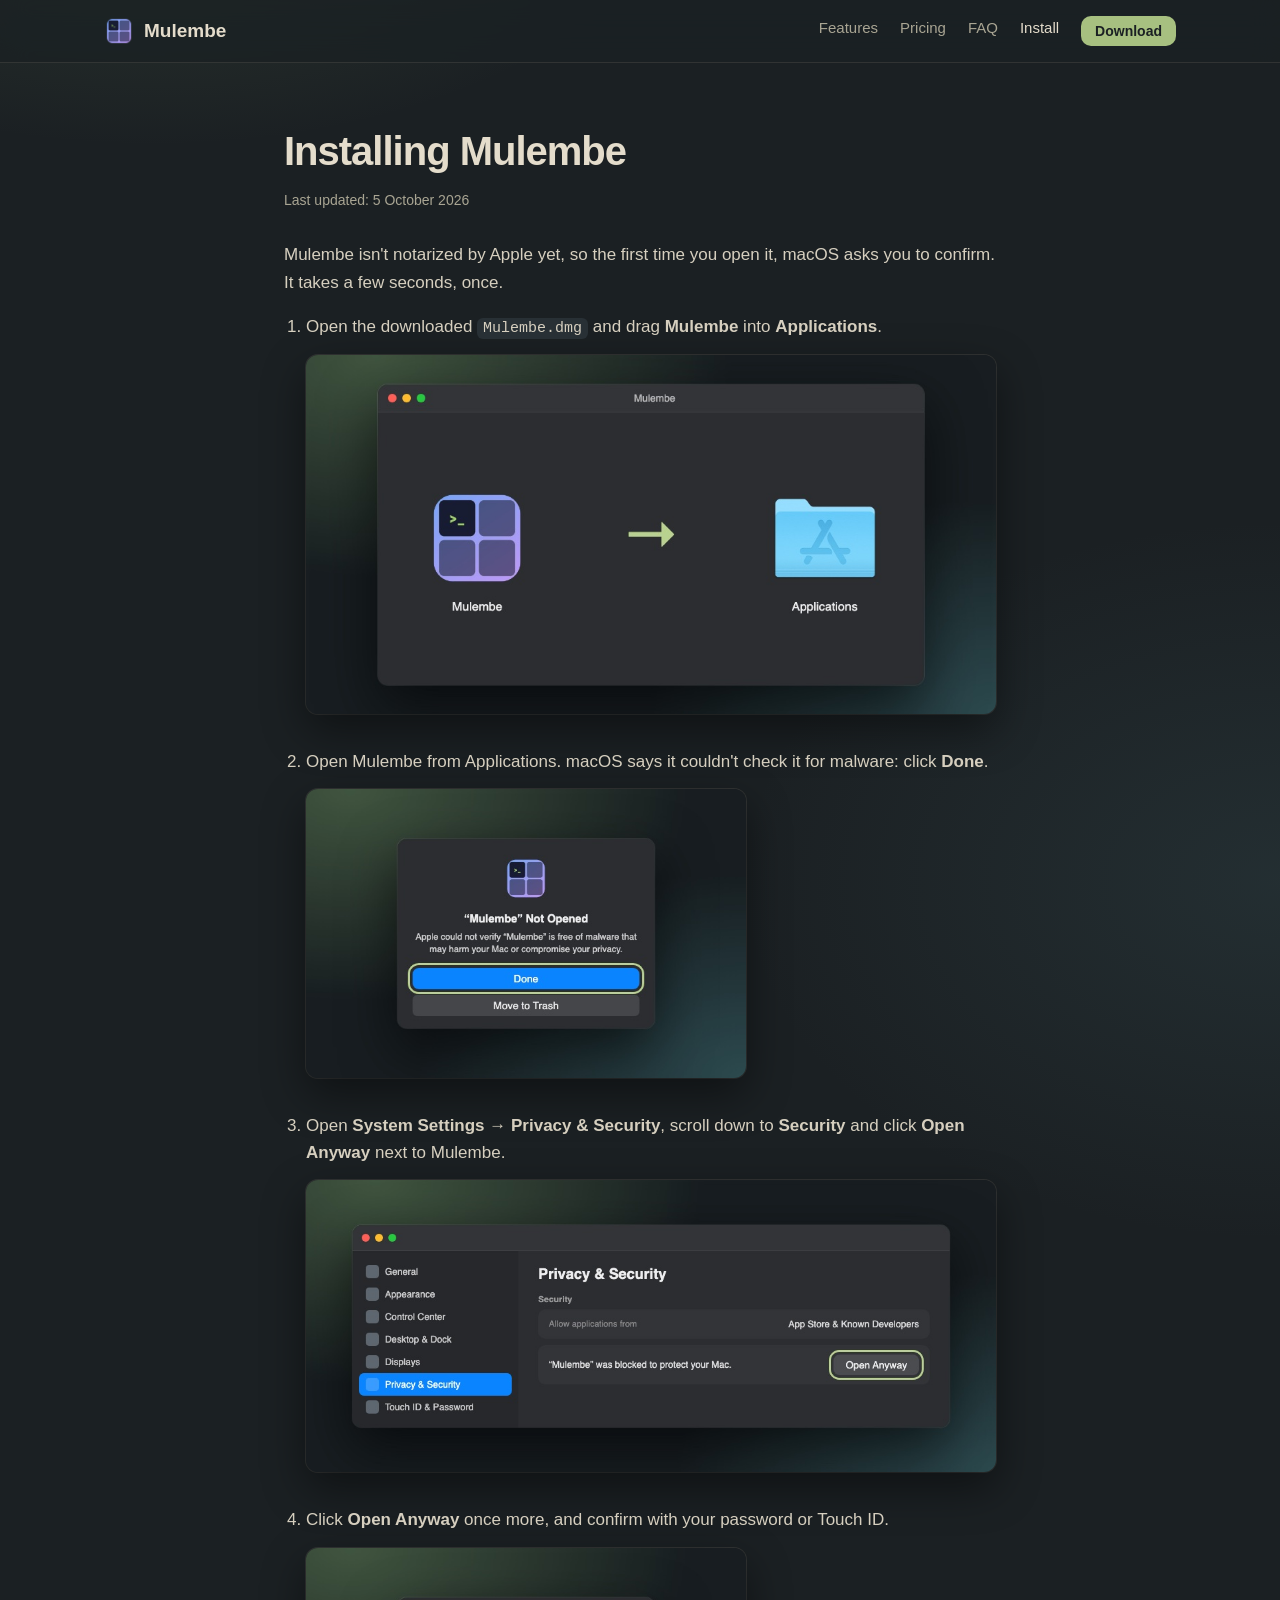
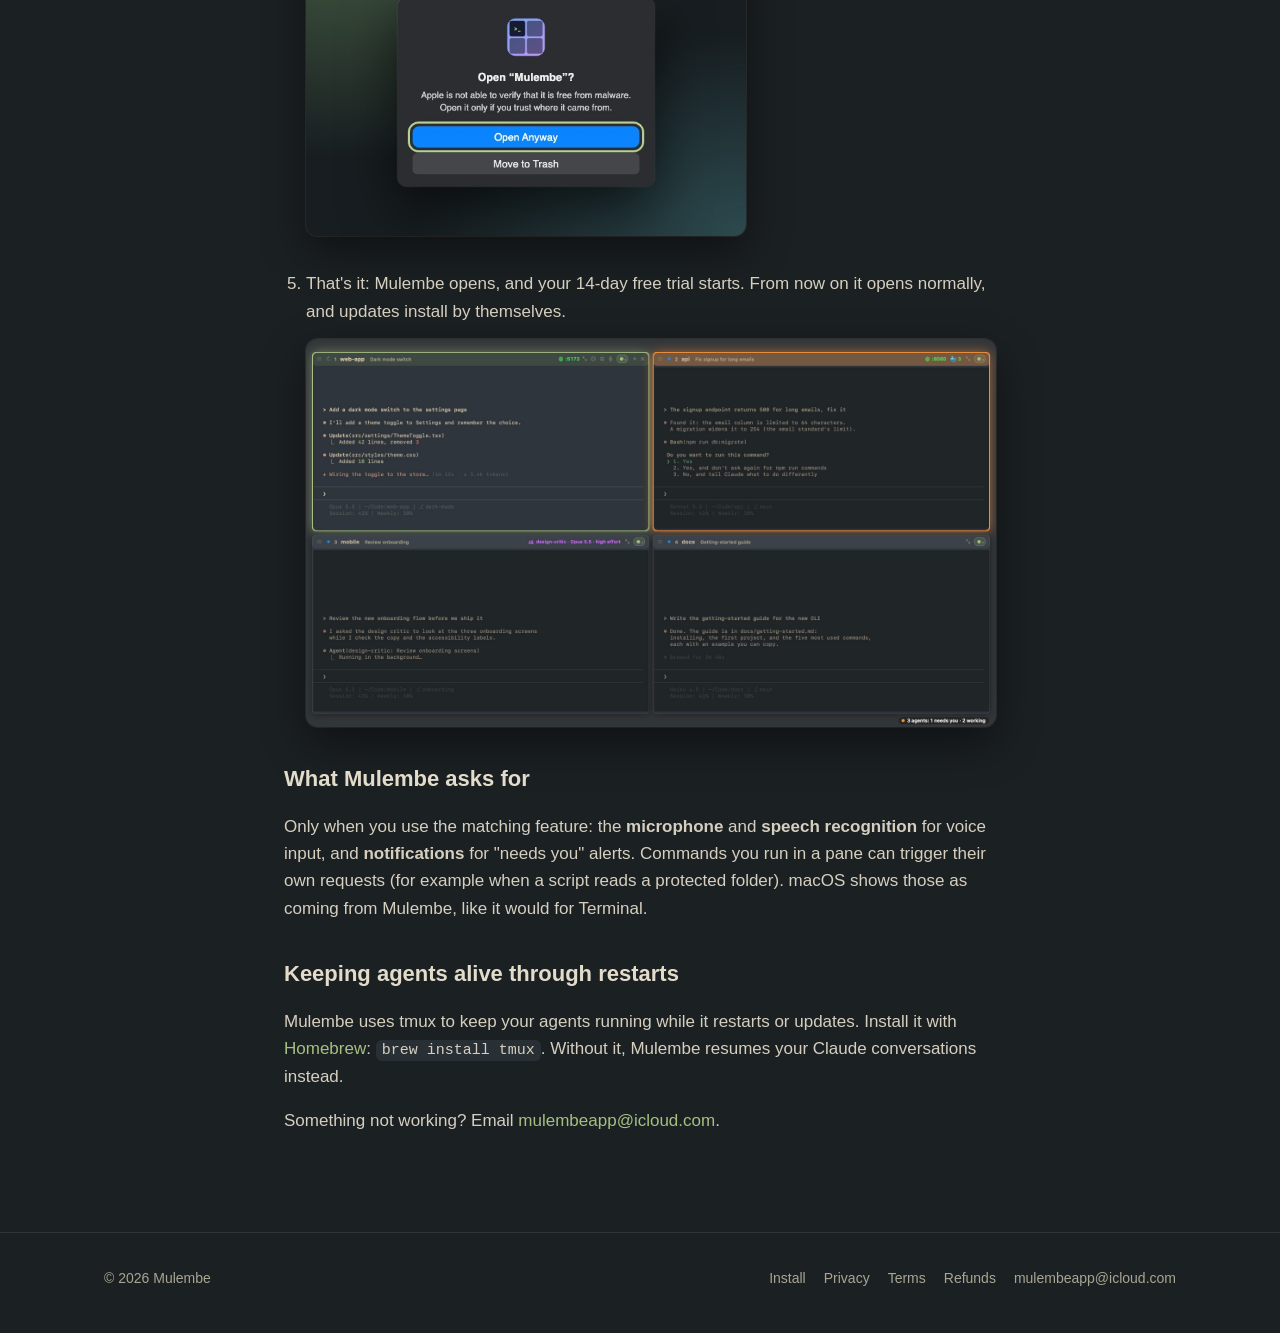
==== install.html @ fd9c316d "Search: canonical links, structured data, sitemap dates" ====
<!doctype html>
<html lang="en">
<head>
  <meta charset="utf-8">
  <meta name="viewport" content="width=device-width, initial-scale=1">
  <title>Installing Mulembe · Mulembe</title>
  <link rel="canonical" href="https://mulembe-app.github.io/install.html">
  <link rel="icon" href="assets/favicon.png">
  <meta property="og:type" content="website">
  <meta property="og:site_name" content="Mulembe">
  <meta property="og:title" content="Installing Mulembe">
  <meta property="og:description" content="A calm, native Mac terminal for Claude Code and Codex. 14 days free, then $19 once.">
  <meta property="og:url" content="https://mulembe-app.github.io/install.html">
  <meta property="og:image" content="https://mulembe-app.github.io/assets/og-preview.jpg">
  <meta property="og:image:secure_url" content="https://mulembe-app.github.io/assets/og-preview.jpg">
  <meta property="og:image:type" content="image/jpeg">
  <meta property="og:image:width" content="1200">
  <meta property="og:image:height" content="630">
  <meta property="og:image:alt" content="Mulembe: all your AI agents, side by side. A calm, native Mac terminal for Claude Code and Codex.">
  <meta name="twitter:card" content="summary_large_image">
  <meta name="twitter:title" content="Installing Mulembe">
  <meta name="twitter:description" content="A calm, native Mac terminal for Claude Code and Codex. 14 days free, then $19 once.">
  <meta name="twitter:image" content="https://mulembe-app.github.io/assets/og-preview.jpg">
  <link rel="stylesheet" href="style.css">
</head>
<body>
<header class="top">
  <div class="wrap">
    <a class="brand" href="./"><img src="assets/icon.png" alt="">Mulembe</a>
    <nav class="links">
      <a href="./#features">Features</a>
      <a href="./#pricing">Pricing</a>
      <a href="./#faq">FAQ</a>
      <a href="install.html" aria-current="page">Install</a>
      <a class="button small" href="download/Mulembe.dmg">Download</a>
    </nav>
  </div>
</header>
<main class="page">
<h1>Installing Mulembe</h1>
<div class="updated">Last updated: 5 October 2026</div>

<p>Mulembe isn't notarized by Apple yet, so the first time you open it, macOS asks you to confirm. It takes a few seconds, once.</p>
<ol class="steps">
  <li>
    <p>Open the downloaded <code>Mulembe.dmg</code> and drag <b>Mulembe</b> into <b>Applications</b>.</p>
    <img src="assets/install/step1.jpg" width="960" height="500" alt="The Mulembe disk image window: drag the Mulembe icon onto the Applications folder.">
  </li>
  <li>
    <p>Open Mulembe from Applications. macOS says it couldn't check it for malware: click <b>Done</b>.</p>
    <img class="dialog" src="assets/install/step2.jpg" width="640" height="420" alt="The macOS message saying Mulembe was not opened, with the Done button highlighted.">
  </li>
  <li>
    <p>Open <b>System Settings → Privacy &amp; Security</b>, scroll down to <b>Security</b> and click <b>Open Anyway</b> next to Mulembe.</p>
    <img src="assets/install/step3.jpg" width="1040" height="440" alt="System Settings, Privacy and Security, with the Open Anyway button next to the message that Mulembe was blocked.">
  </li>
  <li>
    <p>Click <b>Open Anyway</b> once more, and confirm with your password or Touch ID.</p>
    <img class="dialog" src="assets/install/step4.jpg" width="640" height="420" alt="The macOS question asking whether to open Mulembe, with the Open Anyway button highlighted.">
  </li>
  <li>
    <p>That's it: Mulembe opens, and your 14-day free trial starts. From now on it opens normally, and updates install by themselves.</p>
    <img src="assets/install/step5.jpg" width="3200" height="1800" alt="Mulembe open, with four AI agents side by side.">
  </li>
</ol>
<h2>What Mulembe asks for</h2>
<p>Only when you use the matching feature: the <b>microphone</b> and <b>speech recognition</b> for voice input, and <b>notifications</b> for "needs you" alerts. Commands you run in a pane can trigger their own requests (for example when a script reads a protected folder). macOS shows those as coming from Mulembe, like it would for Terminal.</p>
<h2>Keeping agents alive through restarts</h2>
<p>Mulembe uses tmux to keep your agents running while it restarts or updates. Install it with <a href="https://brew.sh">Homebrew</a>: <code>brew install tmux</code>. Without it, Mulembe resumes your Claude conversations instead.</p>
<p>Something not working? Email <a href="mailto:mulembeapp@icloud.com">mulembeapp@icloud.com</a>.</p>
</main>
<footer class="bottom">
  <div class="wrap">
    <span>© 2026 Mulembe</span>
    <span class="spacer"></span>
    <a href="install.html">Install</a>
    <a href="privacy.html">Privacy</a>
    <a href="terms.html">Terms</a>
    <a href="refunds.html">Refunds</a>
    <a href="mailto:mulembeapp@icloud.com">mulembeapp@icloud.com</a>
  </div>
</footer>
</body>
</html>
---- style.css ----
/* Mulembe website: Soft Focus colors (the app's calm grey-green theme). */
:root {
  --bg: #1b2023;
  --bg-raised: #232a2e;
  --card: #283035;
  --line: rgba(211, 198, 170, 0.12);
  --text: #e4dccb;
  --muted: #a9a593;
  --accent: #a7c080;
  --accent-strong: #b9d28f;
  --warm: #e69875;
  --radius: 16px;
  --max: 1120px;
  color-scheme: dark;
}

* { box-sizing: border-box; }
html { scroll-behavior: smooth; }
body {
  margin: 0;
  background:
    radial-gradient(900px 520px at 12% -6%, rgba(122, 156, 106, 0.22), transparent 62%),
    radial-gradient(900px 600px at 100% 30%, rgba(74, 112, 118, 0.18), transparent 60%),
    var(--bg);
  color: var(--text);
  font: 17px/1.6 -apple-system, BlinkMacSystemFont, "SF Pro Text", "Helvetica Neue", Helvetica, Arial, sans-serif;
  -webkit-font-smoothing: antialiased;
}
a { color: var(--accent); text-decoration: none; }
a:hover { text-decoration: underline; }
img { max-width: 100%; height: auto; display: block; }
.wrap { max-width: var(--max); margin: 0 auto; padding: 0 24px; }

/* Header */
header.top {
  position: sticky; top: 0; z-index: 10;
  backdrop-filter: saturate(160%) blur(14px); -webkit-backdrop-filter: saturate(160%) blur(14px);
  background: rgba(27, 32, 35, 0.72);
  border-bottom: 1px solid var(--line);
}
header.top .wrap { display: flex; align-items: center; gap: 28px; height: 62px; }
.brand { display: flex; align-items: center; gap: 10px; color: var(--text); font-weight: 700; font-size: 19px; }
.brand:hover { text-decoration: none; }
.brand img { width: 30px; height: 30px; }
nav.links { display: flex; gap: 22px; margin-left: auto; font-size: 15px; }
nav.links a { color: var(--muted); }
nav.links a:hover { color: var(--text); text-decoration: none; }
/* The Download button in the top bar keeps the button's dark text, also on hover. */
nav.links a.button, nav.links a.button:hover, nav.links a.button:visited { color: #1b2023; }

.button {
  display: inline-flex; align-items: center; gap: 8px;
  padding: 11px 20px; border-radius: 12px;
  font-weight: 600; font-size: 16px; line-height: 1;
  background: var(--accent); color: #1b2023;
  border: 0; cursor: pointer;
  transition: transform .12s ease, background .12s ease;
}
.button:hover { background: var(--accent-strong); text-decoration: none; transform: translateY(-1px); }
.button.ghost { background: transparent; color: var(--text); box-shadow: inset 0 0 0 1px var(--line); }
.button.ghost:hover { background: rgba(255, 255, 255, 0.04); }
.button.small { padding: 8px 14px; font-size: 14px; border-radius: 10px; }
.button.soon { opacity: .55; cursor: default; pointer-events: none; }

/* Hero */
.hero { text-align: center; padding: 84px 0 40px; }
.hero h1 { font-size: clamp(38px, 6vw, 64px); line-height: 1.08; letter-spacing: -1.5px; margin: 0 auto 18px; max-width: 900px; }
.hero p.lead { font-size: clamp(18px, 2.2vw, 22px); color: var(--muted); max-width: 720px; margin: 0 auto 30px; }
.hero .actions { display: flex; gap: 12px; justify-content: center; flex-wrap: wrap; }
.hero .meta { margin-top: 16px; font-size: 14px; color: var(--muted); }
.shot {
  margin: 46px auto 0; border-radius: 14px; overflow: hidden;
  box-shadow: 0 30px 90px rgba(0, 0, 0, 0.55), 0 0 0 1px var(--line);
}

/* Sections */
section { padding: 72px 0; }
section h2 { font-size: clamp(28px, 4vw, 40px); letter-spacing: -0.8px; margin: 0 0 12px; text-align: center; }
section p.intro { color: var(--muted); text-align: center; max-width: 680px; margin: 0 auto 40px; }

.grid { display: grid; grid-template-columns: repeat(auto-fill, minmax(300px, 1fr)); gap: 18px; }
.card {
  background: var(--card); border-radius: var(--radius); padding: 24px 24px 22px;
  box-shadow: 0 0 0 1px var(--line);
}
.card .icon { font-size: 26px; line-height: 1; margin-bottom: 12px; }
.card h3 { margin: 0 0 6px; font-size: 18px; }
.card p { margin: 0; color: var(--muted); font-size: 15.5px; }

.split { display: grid; grid-template-columns: 1fr 1.25fr; gap: 44px; align-items: center; }
.split h2, .split p.intro { text-align: left; margin-left: 0; }
.split .shot { margin: 0; }
@media (max-width: 860px) { .split { grid-template-columns: 1fr; } }

/* Pricing */
.price-card {
  max-width: 460px; margin: 0 auto; text-align: center;
  background: var(--card); border-radius: 22px; padding: 36px 32px 30px;
  box-shadow: 0 0 0 1px var(--line), 0 24px 70px rgba(0, 0, 0, 0.35);
}
.price { font-size: 64px; font-weight: 800; letter-spacing: -2px; line-height: 1; margin: 6px 0 4px; }
.price small { font-size: 20px; font-weight: 600; color: var(--muted); letter-spacing: 0; }
.price-card ul { list-style: none; padding: 0; margin: 22px 0 26px; text-align: left; }
.price-card li { padding: 7px 0 7px 30px; position: relative; color: var(--text); }
.price-card li::before { content: "✓"; position: absolute; left: 4px; color: var(--accent); font-weight: 700; }
.price-card .note { font-size: 13.5px; color: var(--muted); margin-top: 14px; }

/* FAQ */
.faq { max-width: 780px; margin: 0 auto; }
.faq details { background: var(--card); border-radius: 12px; padding: 16px 20px; margin-bottom: 10px; box-shadow: 0 0 0 1px var(--line); }
.faq summary { cursor: pointer; font-weight: 600; list-style: none; }
.faq summary::-webkit-details-marker { display: none; }
.faq summary::after { content: "+"; float: right; color: var(--muted); transition: transform .15s ease; }
.faq details[open] summary::after { transform: rotate(45deg); }
.faq details p { color: var(--muted); margin: 10px 0 2px; }

/* Text pages (privacy, terms…) */
.page { max-width: 760px; margin: 0 auto; padding: 56px 24px 80px; }
.page h1 { font-size: 40px; letter-spacing: -1px; margin: 0 0 6px; }
.page .updated { color: var(--muted); font-size: 14px; margin-bottom: 30px; }
.page h2 { font-size: 22px; margin: 34px 0 8px; text-align: left; }
.page p, .page li { color: #d6cfbf; }
.page ol li { margin-bottom: 10px; }
.page code { background: var(--card); padding: 2px 6px; border-radius: 6px; font-size: 15px; }

footer.bottom { border-top: 1px solid var(--line); padding: 34px 0 46px; color: var(--muted); font-size: 14px; }
footer.bottom .wrap { display: flex; gap: 18px; flex-wrap: wrap; align-items: center; }
footer.bottom .wrap .spacer { flex: 1; }
footer.bottom a { color: var(--muted); }
footer.bottom a:hover { color: var(--text); }

@media (max-width: 640px) {
  nav.links a:not(.button) { display: none; }
  .hero { padding-top: 56px; }
  section { padding: 54px 0; }
}

/* Feature sections: short two-part headlines with a line or two each */
.points { display: grid; gap: 18px; margin-top: 8px; }
.points h3 { margin: 0 0 4px; font-size: 18px; }
.points p { margin: 0; color: var(--muted); font-size: 15.5px; }
.points.three { grid-template-columns: repeat(3, 1fr); gap: 28px; margin-top: 34px; }
@media (max-width: 860px) { .points.three { grid-template-columns: 1fr; } }
.shot.wide { margin-top: 10px; }
.shot.plain { box-shadow: none; border-radius: 0; }
.points.four { grid-template-columns: repeat(4, 1fr); gap: 24px; margin-top: 34px; }
@media (max-width: 980px) { .points.four { grid-template-columns: 1fr 1fr; } }
@media (max-width: 600px) { .points.four { grid-template-columns: 1fr; } }
.pair { display: grid; grid-template-columns: 1fr 1fr; gap: 56px; }
.pair h2, .pair p.intro { text-align: left; margin-left: 0; }
@media (max-width: 860px) { .pair { grid-template-columns: 1fr; } }

/* Feature boxes that have their own section further down: the whole box is a link. */
a.card.link { display: flex; flex-direction: column; color: inherit; text-decoration: none; transition: transform .15s ease, box-shadow .15s ease; }
a.card.link:hover { transform: translateY(-2px); box-shadow: 0 0 0 1px rgba(167, 192, 128, 0.45), 0 14px 34px rgba(0, 0, 0, 0.3); }
a.card.link .more { display: inline-block; margin-top: auto; padding-top: 12px; font-size: 14px; font-weight: 600; color: var(--accent); }
section { scroll-margin-top: 70px; }
#phone { scroll-margin-top: 80px; }
.policy-link { text-align: center; margin: 38px 0 0; font-weight: 600; }
.points .ico { width: 28px; height: 28px; color: var(--accent); margin-bottom: 10px; display: block; }
.points.privacy { row-gap: 34px; }

/* "Back to features", shown after a feature box's Read more */
.back-pill {
  position: fixed; right: 24px; bottom: 24px; z-index: 20;
  padding: 12px 18px; border-radius: 999px;
  background: var(--accent); color: #1b2023; font-weight: 600; font-size: 15px;
  box-shadow: 0 12px 30px rgba(0, 0, 0, 0.45);
}
.back-pill:hover { background: var(--accent-strong); text-decoration: none; }
.back-pill[hidden] { display: none; }

/* Install steps with pictures */
.page ol.steps { padding-left: 22px; }
.page ol.steps li { margin-bottom: 34px; }
.page ol.steps li p { margin: 0 0 14px; }
.page ol.steps img { border-radius: 12px; box-shadow: 0 16px 44px rgba(0, 0, 0, 0.45), 0 0 0 1px var(--line); max-width: 100%; height: auto; }
.page ol.steps img.dialog { max-width: 440px; }
nav.links a[aria-current="page"] { color: var(--text); }
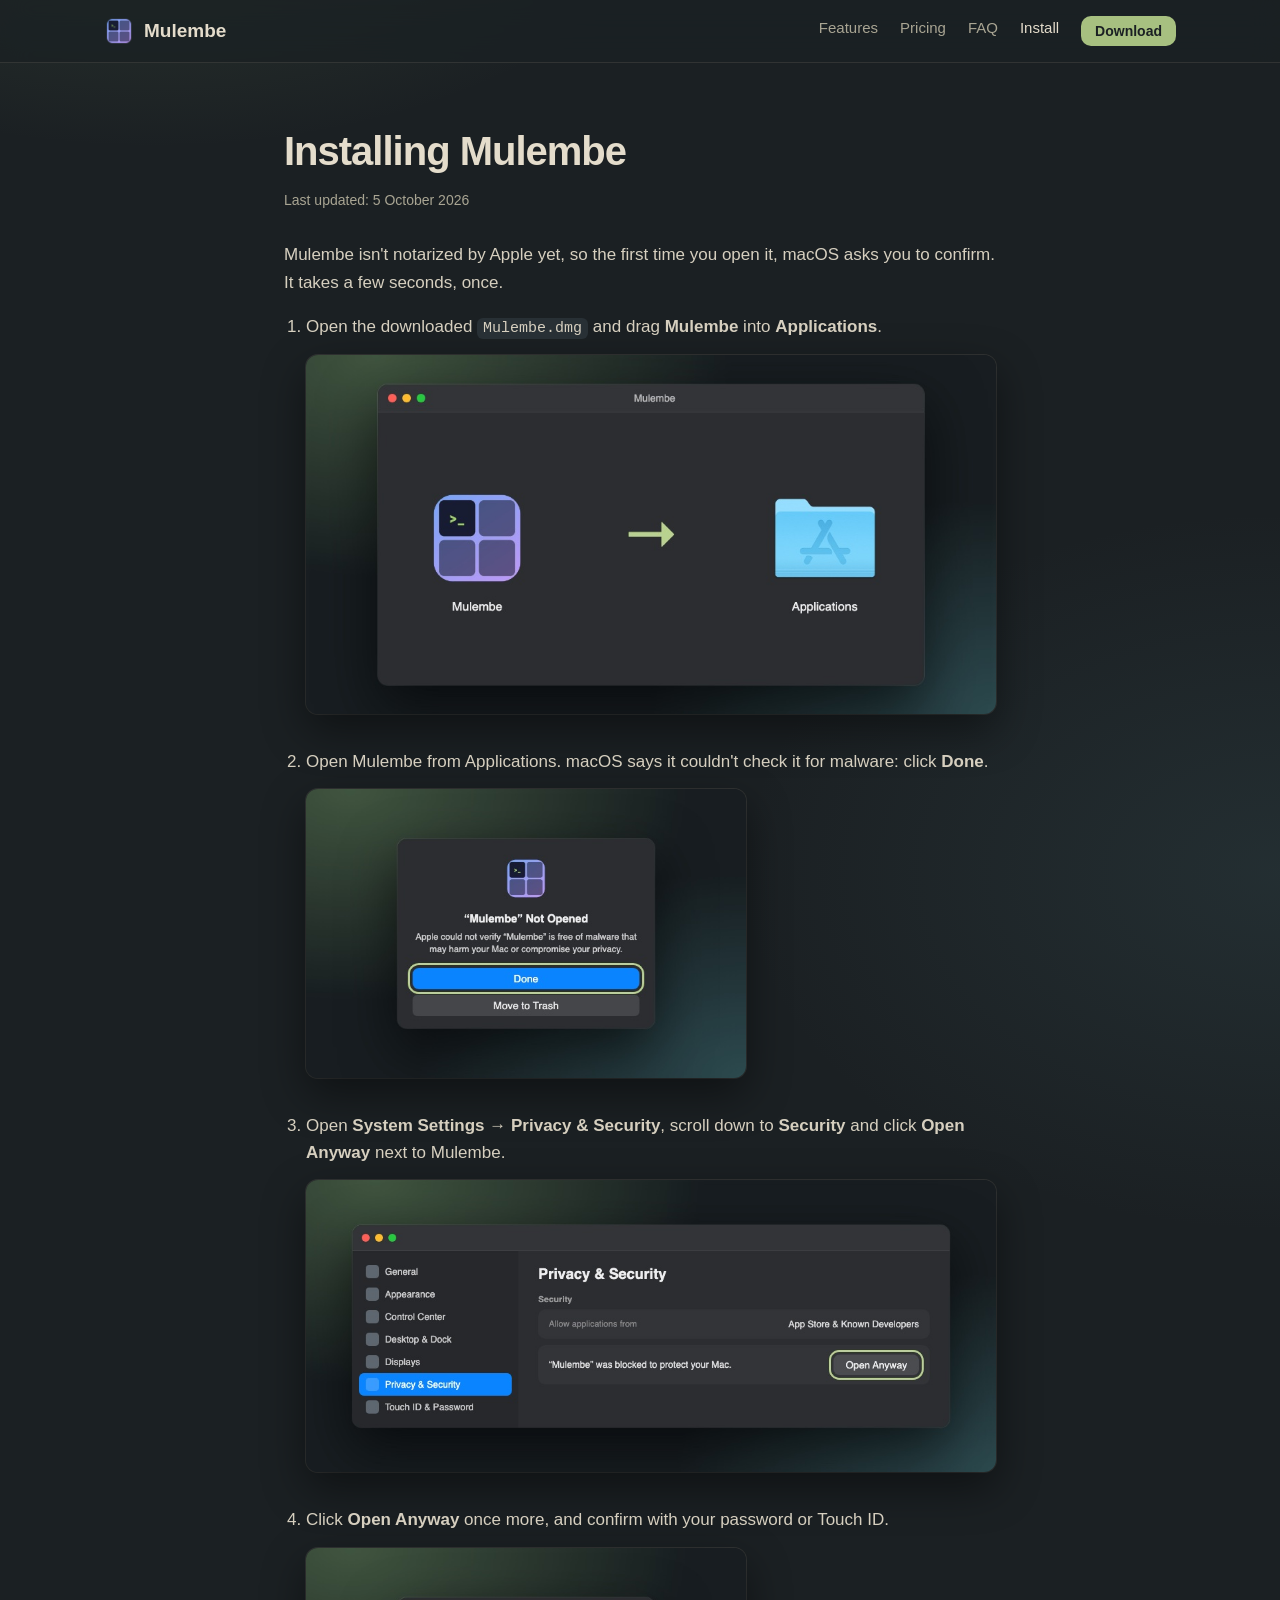
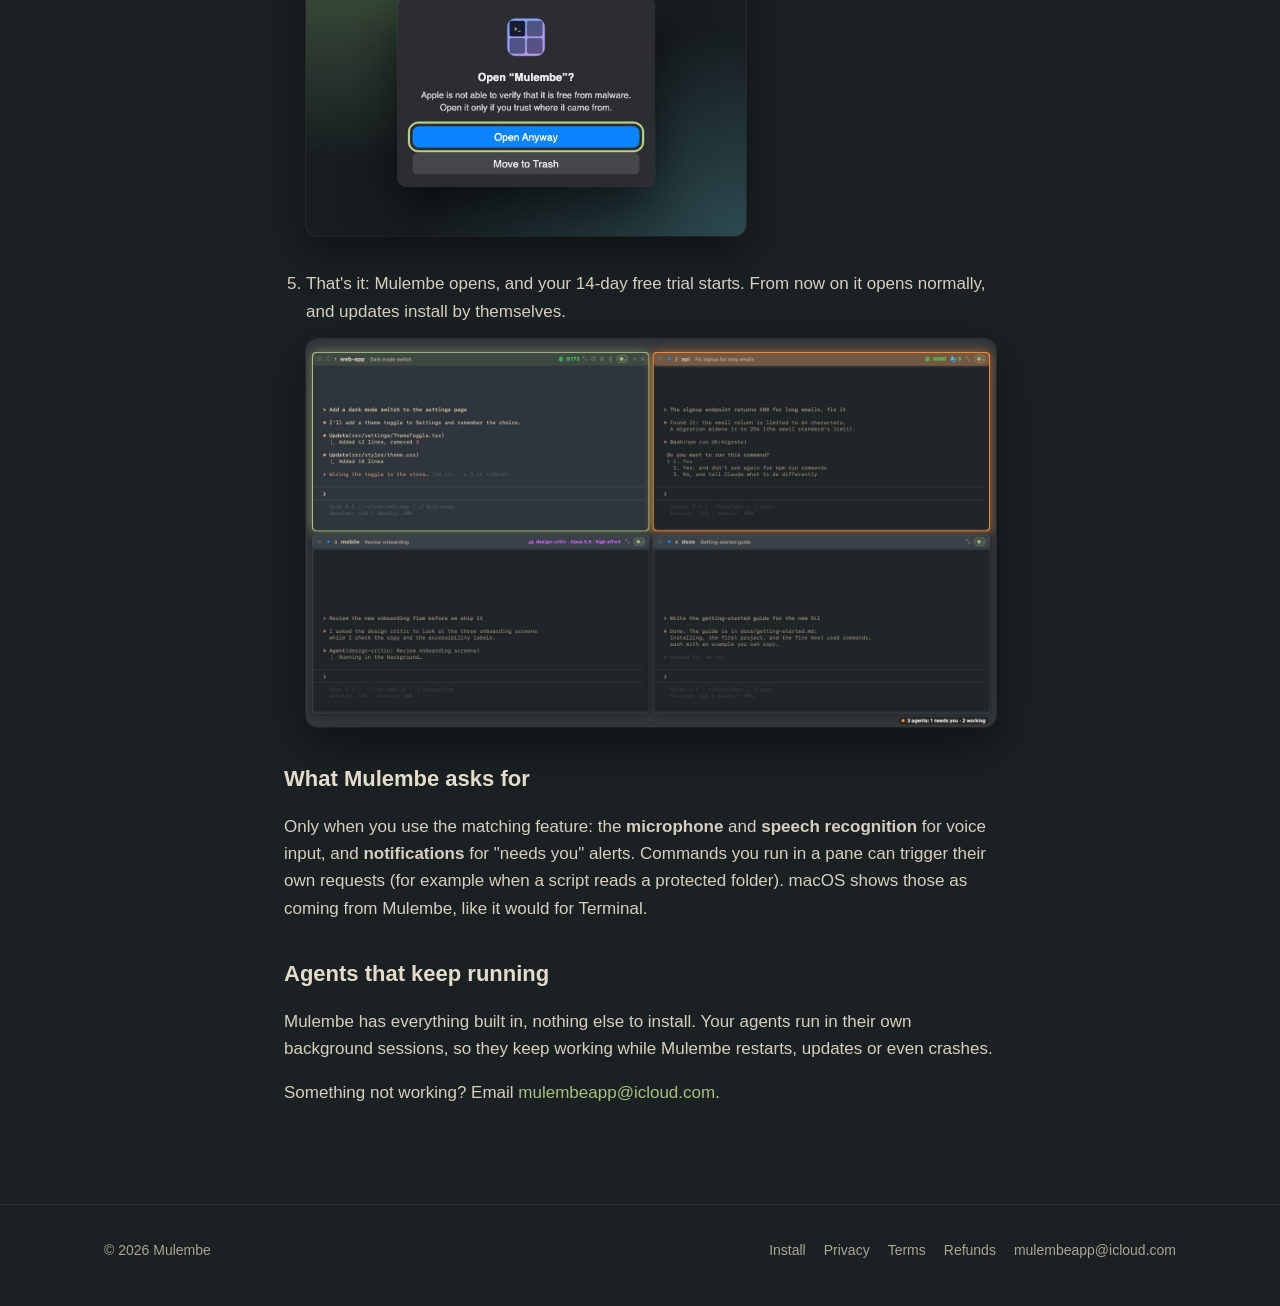
==== commit 691b01f0: "Mulembe 1.0.1" ====
--- a/install.html
+++ b/install.html
@@ -65,8 +65,8 @@
 </ol>
 <h2>What Mulembe asks for</h2>
 <p>Only when you use the matching feature: the <b>microphone</b> and <b>speech recognition</b> for voice input, and <b>notifications</b> for "needs you" alerts. Commands you run in a pane can trigger their own requests (for example when a script reads a protected folder). macOS shows those as coming from Mulembe, like it would for Terminal.</p>
-<h2>Keeping agents alive through restarts</h2>
-<p>Mulembe uses tmux to keep your agents running while it restarts or updates. Install it with <a href="https://brew.sh">Homebrew</a>: <code>brew install tmux</code>. Without it, Mulembe resumes your Claude conversations instead.</p>
+<h2>Agents that keep running</h2>
+<p>Mulembe has everything built in, nothing else to install. Your agents run in their own background sessions, so they keep working while Mulembe restarts, updates or even crashes.</p>
 <p>Something not working? Email <a href="mailto:mulembeapp@icloud.com">mulembeapp@icloud.com</a>.</p>
 </main>
 <footer class="bottom">
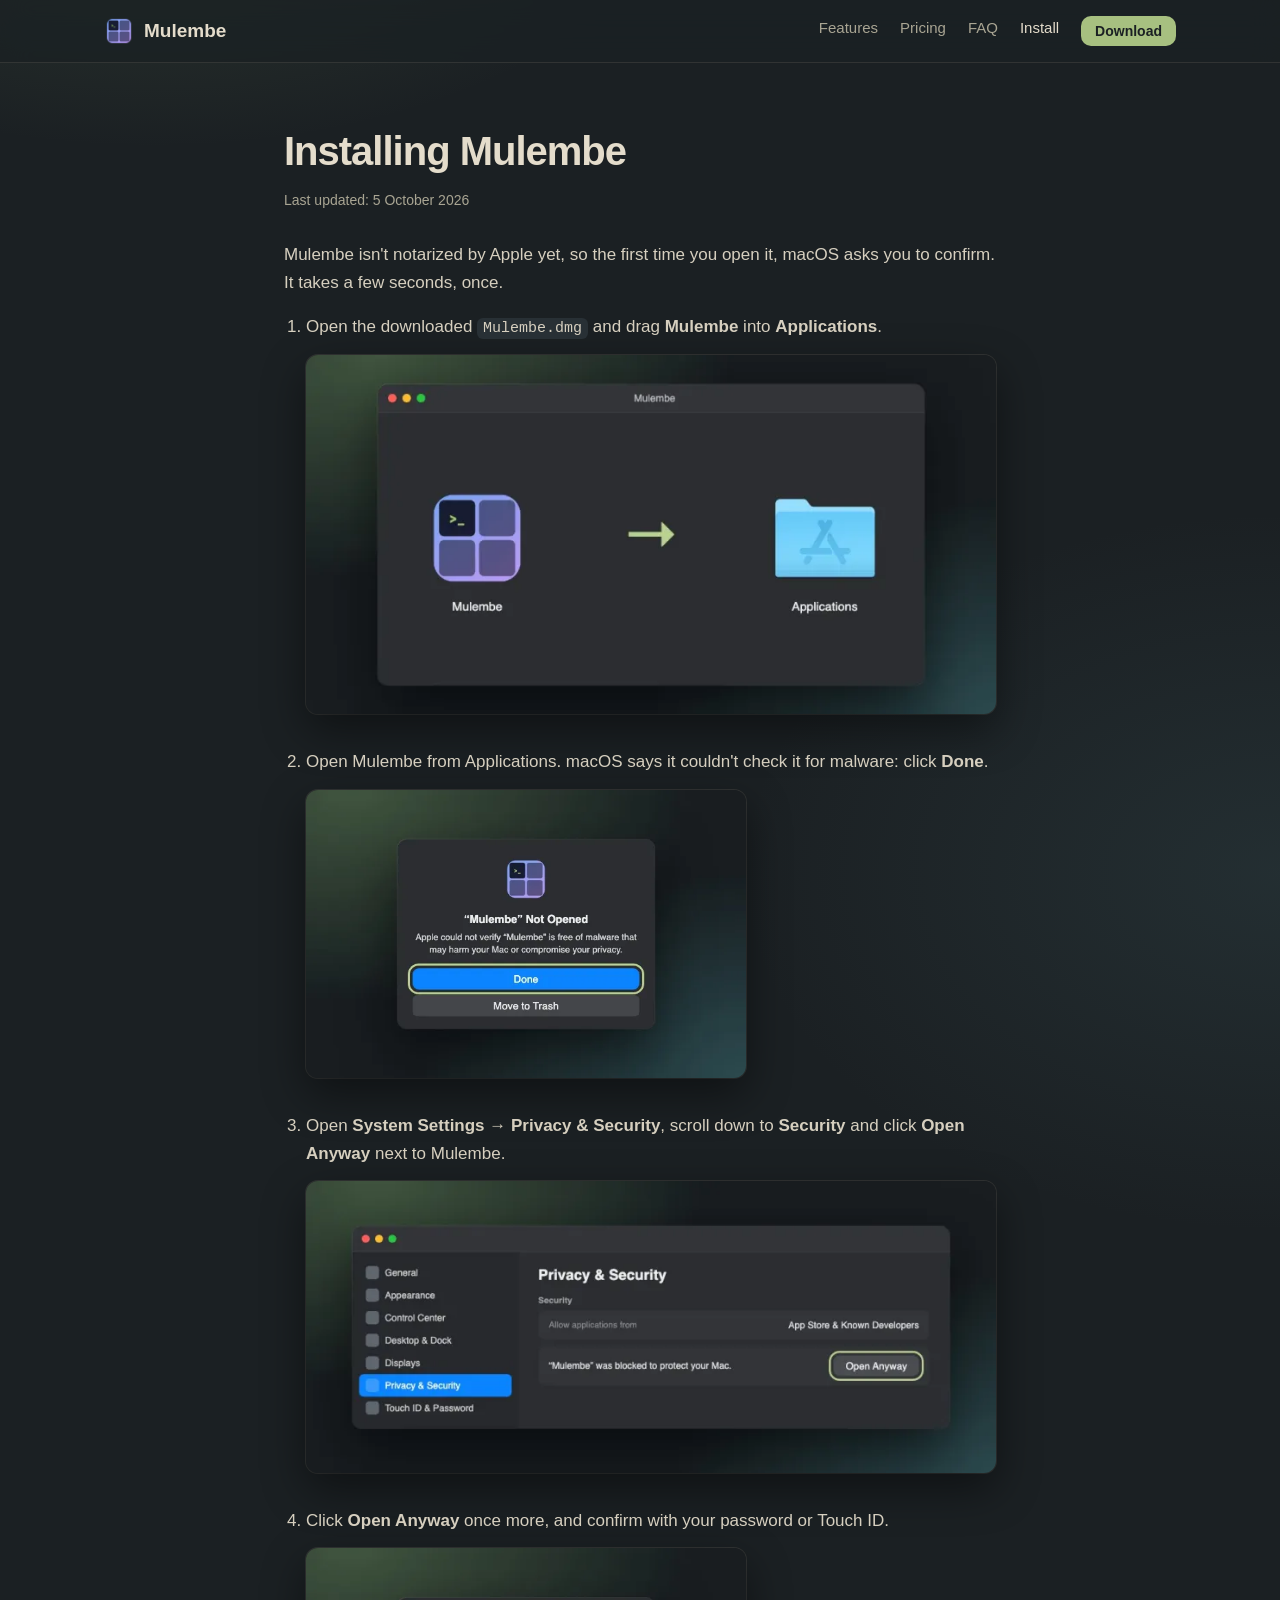
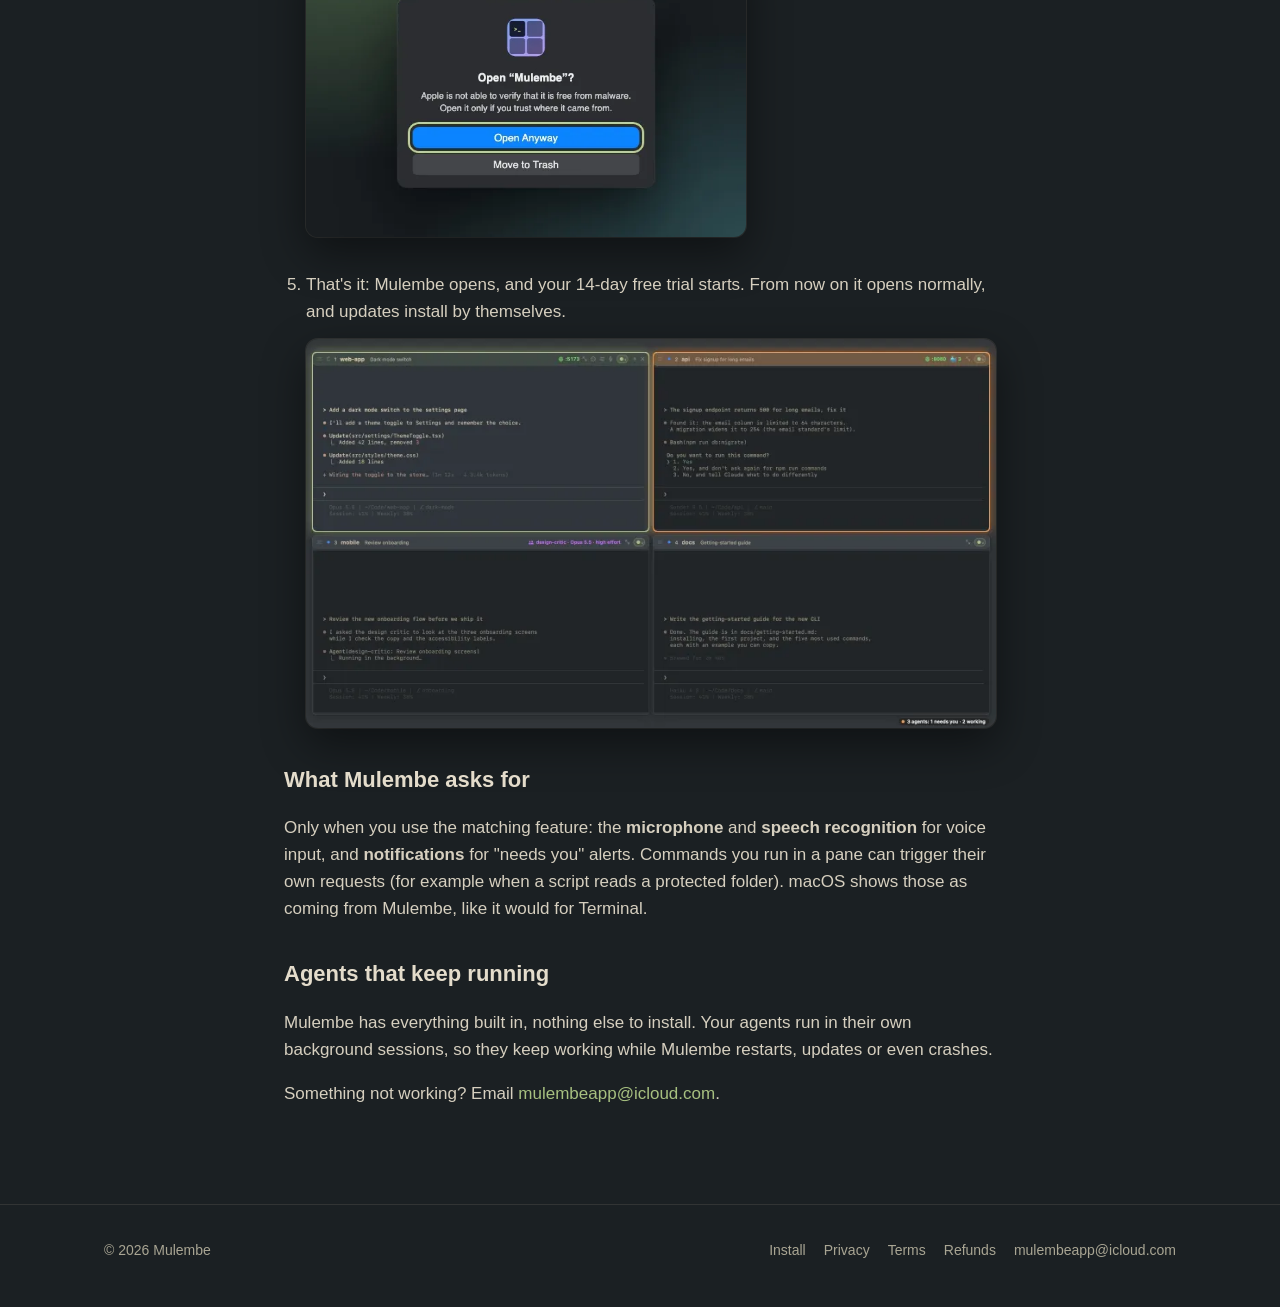
==== commit fb83d3d7: "Faster: WebP pictures in sizes, lazy loading, hero preload; outline feature icons" ====
--- a/install.html
+++ b/install.html
@@ -44,23 +44,23 @@
 <ol class="steps">
   <li>
     <p>Open the downloaded <code>Mulembe.dmg</code> and drag <b>Mulembe</b> into <b>Applications</b>.</p>
-    <img src="assets/install/step1.jpg" width="960" height="500" alt="The Mulembe disk image window: drag the Mulembe icon onto the Applications folder.">
+    <picture><source type="image/webp" srcset="assets/install/step1-800.webp 800w, assets/install/step1-960.webp 960w" sizes="(max-width: 808px) calc(100vw - 70px), 720px"><img src="assets/install/step1.jpg" width="960" height="500" alt="The Mulembe disk image window: drag the Mulembe icon onto the Applications folder." fetchpriority="high" decoding="async"></picture>
   </li>
   <li>
     <p>Open Mulembe from Applications. macOS says it couldn't check it for malware: click <b>Done</b>.</p>
-    <img class="dialog" src="assets/install/step2.jpg" width="640" height="420" alt="The macOS message saying Mulembe was not opened, with the Done button highlighted.">
+    <picture><source type="image/webp" srcset="assets/install/step2-640.webp 640w" sizes="(max-width: 808px) calc(100vw - 70px), 720px"><img class="dialog" src="assets/install/step2.jpg" width="640" height="420" alt="The macOS message saying Mulembe was not opened, with the Done button highlighted." loading="lazy" decoding="async"></picture>
   </li>
   <li>
     <p>Open <b>System Settings → Privacy &amp; Security</b>, scroll down to <b>Security</b> and click <b>Open Anyway</b> next to Mulembe.</p>
-    <img src="assets/install/step3.jpg" width="1040" height="440" alt="System Settings, Privacy and Security, with the Open Anyway button next to the message that Mulembe was blocked.">
+    <picture><source type="image/webp" srcset="assets/install/step3-800.webp 800w, assets/install/step3-1040.webp 1040w" sizes="(max-width: 808px) calc(100vw - 70px), 720px"><img src="assets/install/step3.jpg" width="1040" height="440" alt="System Settings, Privacy and Security, with the Open Anyway button next to the message that Mulembe was blocked." loading="lazy" decoding="async"></picture>
   </li>
   <li>
     <p>Click <b>Open Anyway</b> once more, and confirm with your password or Touch ID.</p>
-    <img class="dialog" src="assets/install/step4.jpg" width="640" height="420" alt="The macOS question asking whether to open Mulembe, with the Open Anyway button highlighted.">
+    <picture><source type="image/webp" srcset="assets/install/step4-640.webp 640w" sizes="(max-width: 808px) calc(100vw - 70px), 720px"><img class="dialog" src="assets/install/step4.jpg" width="640" height="420" alt="The macOS question asking whether to open Mulembe, with the Open Anyway button highlighted." loading="lazy" decoding="async"></picture>
   </li>
   <li>
     <p>That's it: Mulembe opens, and your 14-day free trial starts. From now on it opens normally, and updates install by themselves.</p>
-    <img src="assets/install/step5.jpg" width="3200" height="1800" alt="Mulembe open, with four AI agents side by side.">
+    <picture><source type="image/webp" srcset="assets/install/step5-800.webp 800w, assets/install/step5-1600.webp 1600w, assets/install/step5-2400.webp 2400w" sizes="(max-width: 808px) calc(100vw - 70px), 720px"><img src="assets/install/step5.jpg" width="3200" height="1800" alt="Mulembe open, with four AI agents side by side." loading="lazy" decoding="async"></picture>
   </li>
 </ol>
 <h2>What Mulembe asks for</h2>
--- a/style.css
+++ b/style.css
@@ -177,3 +177,14 @@
 .page ol.steps img { border-radius: 12px; box-shadow: 0 16px 44px rgba(0, 0, 0, 0.45), 0 0 0 1px var(--line); max-width: 100%; height: auto; }
 .page ol.steps img.dialog { max-width: 440px; }
 nav.links a[aria-current="page"] { color: var(--text); }
+picture { display: block; max-width: 100%; }
+
+/* Feature icons: thin outline drawings on a softly tinted tile */
+.card .icon {
+  width: 46px; height: 46px; display: grid; place-items: center; margin-bottom: 14px;
+  border-radius: 13px; color: var(--accent);
+  background: linear-gradient(160deg, rgba(167, 192, 128, 0.16), rgba(167, 192, 128, 0.05));
+  box-shadow: inset 0 0 0 1px rgba(167, 192, 128, 0.28);
+}
+.card .icon svg { width: 24px; height: 24px; }
+a.card.link:hover .icon { background: linear-gradient(160deg, rgba(167, 192, 128, 0.24), rgba(167, 192, 128, 0.08)); }
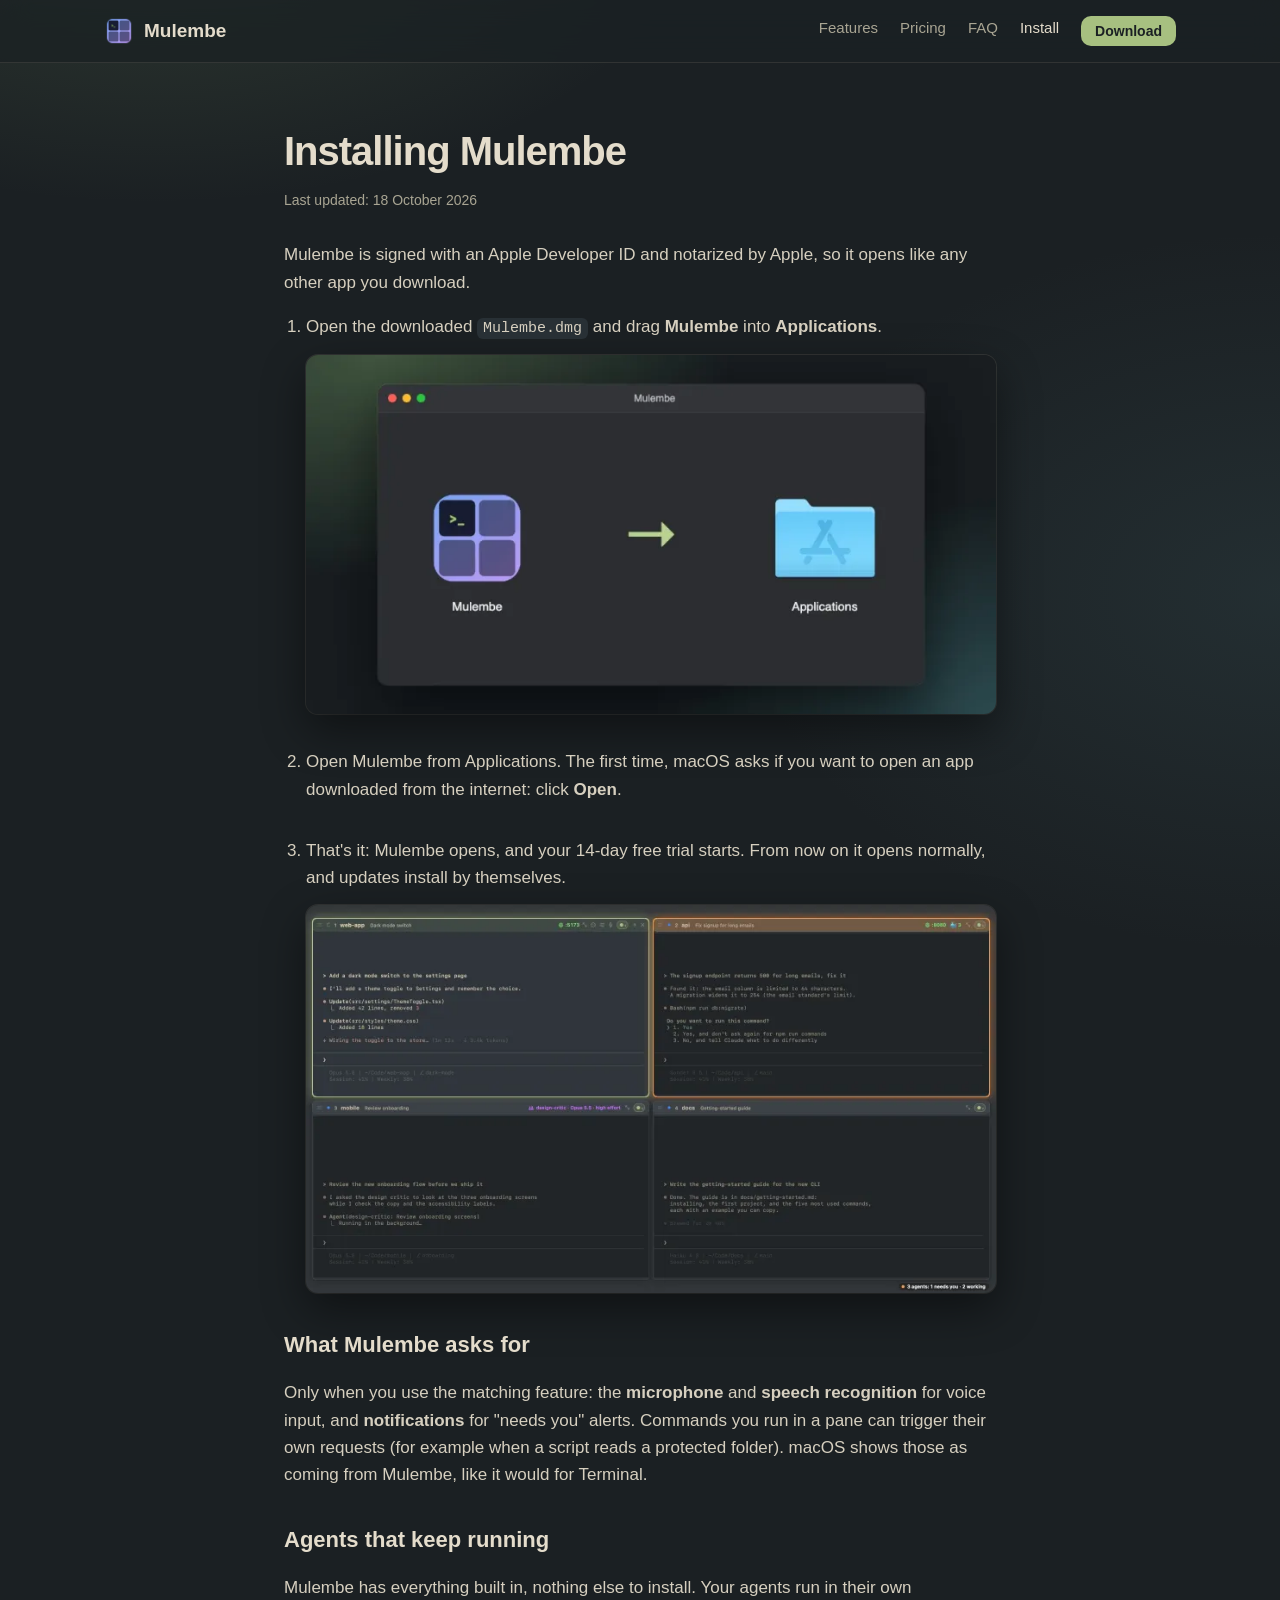
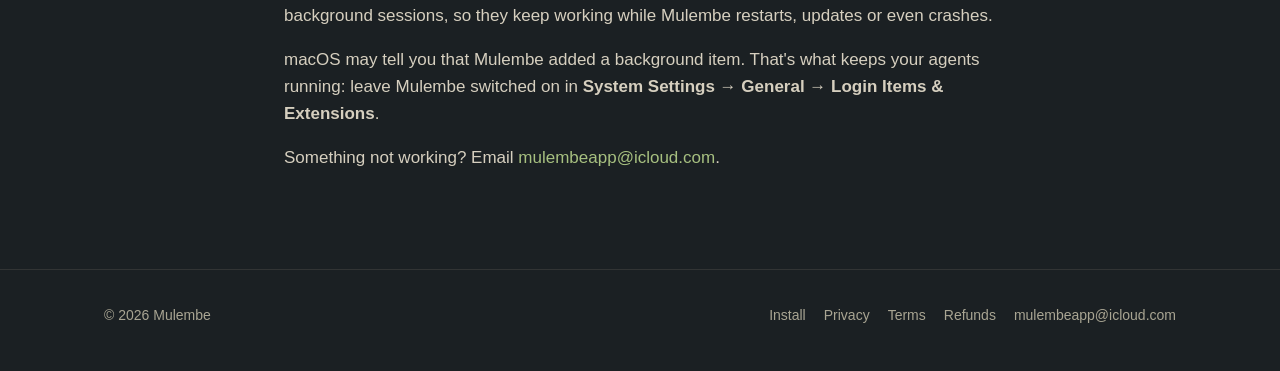
==== commit 85d1d5f9: "Mulembe 1.0.5" ====
--- a/install.html
+++ b/install.html
@@ -34,29 +34,29 @@
       <a href="install.html" aria-current="page">Install</a>
       <a class="button small" href="download/Mulembe.dmg">Download</a>
     </nav>
+    <details class="menu">
+      <summary aria-label="Menu"><span class="bars" aria-hidden="true"></span></summary>
+      <nav class="menu-links">
+        <a onclick="this.closest('details').open = false" href="./#features">Features</a>
+        <a onclick="this.closest('details').open = false" href="./#pricing">Pricing</a>
+        <a onclick="this.closest('details').open = false" href="./#faq">FAQ</a>
+        <a onclick="this.closest('details').open = false" href="install.html" aria-current="page">Install</a>
+      </nav>
+    </details>
   </div>
 </header>
 <main class="page">
 <h1>Installing Mulembe</h1>
-<div class="updated">Last updated: 5 October 2026</div>
+<div class="updated">Last updated: 18 October 2026</div>
 
-<p>Mulembe isn't notarized by Apple yet, so the first time you open it, macOS asks you to confirm. It takes a few seconds, once.</p>
+<p>Mulembe is signed with an Apple Developer ID and notarized by Apple, so it opens like any other app you download.</p>
 <ol class="steps">
   <li>
     <p>Open the downloaded <code>Mulembe.dmg</code> and drag <b>Mulembe</b> into <b>Applications</b>.</p>
     <picture><source type="image/webp" srcset="assets/install/step1-800.webp 800w, assets/install/step1-960.webp 960w" sizes="(max-width: 808px) calc(100vw - 70px), 720px"><img src="assets/install/step1.jpg" width="960" height="500" alt="The Mulembe disk image window: drag the Mulembe icon onto the Applications folder." fetchpriority="high" decoding="async"></picture>
   </li>
   <li>
-    <p>Open Mulembe from Applications. macOS says it couldn't check it for malware: click <b>Done</b>.</p>
-    <picture><source type="image/webp" srcset="assets/install/step2-640.webp 640w" sizes="(max-width: 808px) calc(100vw - 70px), 720px"><img class="dialog" src="assets/install/step2.jpg" width="640" height="420" alt="The macOS message saying Mulembe was not opened, with the Done button highlighted." loading="lazy" decoding="async"></picture>
-  </li>
-  <li>
-    <p>Open <b>System Settings → Privacy &amp; Security</b>, scroll down to <b>Security</b> and click <b>Open Anyway</b> next to Mulembe.</p>
-    <picture><source type="image/webp" srcset="assets/install/step3-800.webp 800w, assets/install/step3-1040.webp 1040w" sizes="(max-width: 808px) calc(100vw - 70px), 720px"><img src="assets/install/step3.jpg" width="1040" height="440" alt="System Settings, Privacy and Security, with the Open Anyway button next to the message that Mulembe was blocked." loading="lazy" decoding="async"></picture>
-  </li>
-  <li>
-    <p>Click <b>Open Anyway</b> once more, and confirm with your password or Touch ID.</p>
-    <picture><source type="image/webp" srcset="assets/install/step4-640.webp 640w" sizes="(max-width: 808px) calc(100vw - 70px), 720px"><img class="dialog" src="assets/install/step4.jpg" width="640" height="420" alt="The macOS question asking whether to open Mulembe, with the Open Anyway button highlighted." loading="lazy" decoding="async"></picture>
+    <p>Open Mulembe from Applications. The first time, macOS asks if you want to open an app downloaded from the internet: click <b>Open</b>.</p>
   </li>
   <li>
     <p>That's it: Mulembe opens, and your 14-day free trial starts. From now on it opens normally, and updates install by themselves.</p>
@@ -67,6 +67,7 @@
 <p>Only when you use the matching feature: the <b>microphone</b> and <b>speech recognition</b> for voice input, and <b>notifications</b> for "needs you" alerts. Commands you run in a pane can trigger their own requests (for example when a script reads a protected folder). macOS shows those as coming from Mulembe, like it would for Terminal.</p>
 <h2>Agents that keep running</h2>
 <p>Mulembe has everything built in, nothing else to install. Your agents run in their own background sessions, so they keep working while Mulembe restarts, updates or even crashes.</p>
+<p>macOS may tell you that Mulembe added a background item. That's what keeps your agents running: leave Mulembe switched on in <b>System Settings → General → Login Items &amp; Extensions</b>.</p>
 <p>Something not working? Email <a href="mailto:mulembeapp@icloud.com">mulembeapp@icloud.com</a>.</p>
 </main>
 <footer class="bottom">
--- a/style.css
+++ b/style.css
@@ -65,7 +65,8 @@
 /* Hero */
 .hero { text-align: center; padding: 84px 0 40px; }
 .hero h1 { font-size: clamp(38px, 6vw, 64px); line-height: 1.08; letter-spacing: -1.5px; margin: 0 auto 18px; max-width: 900px; }
-.hero p.lead { font-size: clamp(18px, 2.2vw, 22px); color: var(--muted); max-width: 720px; margin: 0 auto 30px; }
+.hero p.lead { font-size: clamp(18px, 2.2vw, 22px); color: var(--muted); max-width: 720px; margin: 0 auto 14px; }
+.hero p.tagline { font-size: clamp(17px, 2vw, 20px); font-weight: 600; color: var(--accent); margin: 0 auto 30px; }
 .hero .actions { display: flex; gap: 12px; justify-content: center; flex-wrap: wrap; }
 .hero .meta { margin-top: 16px; font-size: 14px; color: var(--muted); }
 .shot {
@@ -179,12 +180,79 @@
 nav.links a[aria-current="page"] { color: var(--text); }
 picture { display: block; max-width: 100%; }
 
-/* Feature icons: thin outline drawings on a softly tinted tile */
+/* Feature icons: duotone drawings on a dark glass tile with a soft light from above */
 .card .icon {
-  width: 46px; height: 46px; display: grid; place-items: center; margin-bottom: 14px;
-  border-radius: 13px; color: var(--accent);
-  background: linear-gradient(160deg, rgba(167, 192, 128, 0.16), rgba(167, 192, 128, 0.05));
-  box-shadow: inset 0 0 0 1px rgba(167, 192, 128, 0.28);
-}
-.card .icon svg { width: 24px; height: 24px; }
-a.card.link:hover .icon { background: linear-gradient(160deg, rgba(167, 192, 128, 0.24), rgba(167, 192, 128, 0.08)); }
+  width: 60px; height: 60px; display: grid; place-items: center; margin-bottom: 16px; border-radius: 17px;
+  background:
+    radial-gradient(120% 90% at 30% 0%, rgba(185, 210, 143, 0.20), transparent 60%),
+    linear-gradient(180deg, #2f3833, #222a2d);
+  box-shadow: inset 0 1px 0 rgba(255, 255, 255, 0.07), 0 10px 24px rgba(0, 0, 0, 0.35), 0 0 22px rgba(167, 192, 128, 0.06);
+}
+.card .icon svg { width: 38px; height: 38px; filter: drop-shadow(0 0 6px rgba(167, 192, 128, 0.18)); }
+a.card.link:hover .icon { box-shadow: inset 0 1px 0 rgba(255, 255, 255, 0.09), 0 12px 28px rgba(0, 0, 0, 0.4), 0 0 28px rgba(167, 192, 128, 0.14); }
+
+/* Agent comparison table */
+.compare { margin: 44px 0 0; overflow-x: auto; border-radius: var(--radius); background: var(--card); box-shadow: 0 0 0 1px var(--line); }
+.compare table { width: 100%; border-collapse: collapse; font-size: 15px; min-width: 560px; }
+.compare th, .compare td { padding: 13px 16px; border-bottom: 1px solid var(--line); text-align: center; vertical-align: middle; }
+.compare tbody tr:last-child th, .compare tbody tr:last-child td { border-bottom: 0; }
+.compare thead th { font-size: 14px; font-weight: 600; color: var(--text); background: rgba(255, 255, 255, 0.025); }
+.compare thead th:nth-child(2) { color: var(--accent); }
+.compare tbody th { text-align: left; font-weight: 500; color: var(--text); }
+.compare td:nth-child(2) { background: rgba(167, 192, 128, 0.05); }
+.compare td.yes svg { width: 20px; height: 20px; fill: none; stroke: var(--accent); stroke-width: 2.2; stroke-linecap: round; stroke-linejoin: round; vertical-align: middle; }
+.compare td.no span { display: inline-block; width: 6px; height: 6px; border-radius: 50%; background: rgba(169, 165, 147, 0.35); vertical-align: middle; }
+.compare td.part { color: var(--muted); font-size: 13.5px; }
+.compare-note { text-align: center; color: var(--muted); font-size: 14px; margin: 16px auto 0; max-width: 720px; }
+.sr { position: absolute; width: 1px; height: 1px; overflow: hidden; clip: rect(0 0 0 0); }
+.compare table { table-layout: fixed; }
+.compare thead th:first-child { width: 40%; }
+
+/* On a phone the comparison becomes a list: each feature on its own line, the three answers under it,
+   and the agent names pinned under the top bar while scrolling through it. */
+@media (max-width: 640px) {
+  .compare { overflow: visible; }
+  .compare table, .compare thead, .compare tbody { display: block; min-width: 0; }
+  .compare tr { display: grid; grid-template-columns: repeat(3, 1fr); }
+  .compare thead { position: sticky; top: 62px; z-index: 2; }
+  .compare thead tr { background: #2c3439; border-radius: var(--radius) var(--radius) 0 0; box-shadow: 0 1px 0 var(--line); }
+  .compare thead th { background: none; padding: 12px 6px; font-size: 13px; border-bottom: 0; }
+  .compare thead th:first-child { display: none; }
+  .compare .long { display: none; }
+  .compare tbody th { grid-column: 1 / -1; padding: 14px 16px 2px; border-bottom: 0; font-size: 15px; }
+  .compare td { padding: 6px 6px 14px; }
+  .compare td.part { font-size: 12.5px; line-height: 1.35; }
+  .compare td:nth-child(2) { background: none; }
+}
+
+/* On a phone the top bar keeps only Download, and the other links move into this menu. */
+details.menu { display: none; position: relative; }
+details.menu summary {
+  list-style: none; cursor: pointer; display: grid; place-items: center;
+  width: 42px; height: 42px; border-radius: 12px; box-shadow: inset 0 0 0 1px var(--line);
+}
+details.menu summary::-webkit-details-marker { display: none; }
+details.menu summary:focus-visible { outline: 2px solid var(--accent); outline-offset: 2px; }
+details.menu .bars, details.menu .bars::before, details.menu .bars::after {
+  display: block; width: 18px; height: 2px; border-radius: 2px; background: var(--text);
+  transition: transform .15s ease, background .15s ease;
+}
+details.menu .bars { position: relative; }
+details.menu .bars::before, details.menu .bars::after { content: ""; position: absolute; left: 0; }
+details.menu .bars::before { top: -6px; }
+details.menu .bars::after { top: 6px; }
+details.menu[open] .bars { background: transparent; }
+details.menu[open] .bars::before { transform: translateY(6px) rotate(45deg); }
+details.menu[open] .bars::after { transform: translateY(-6px) rotate(-45deg); }
+.menu-links {
+  position: absolute; right: 0; top: 52px; min-width: 200px; padding: 8px;
+  display: flex; flex-direction: column;
+  background: var(--bg-raised); border: 1px solid var(--line); border-radius: 14px;
+  box-shadow: 0 12px 32px rgba(0, 0, 0, 0.45);
+}
+.menu-links a { padding: 12px 14px; border-radius: 10px; color: var(--text); font-size: 16px; }
+.menu-links a:hover, .menu-links a[aria-current="page"] { background: var(--card); text-decoration: none; }
+@media (max-width: 640px) {
+  details.menu { display: block; }
+  header.top .wrap { gap: 12px; }
+}
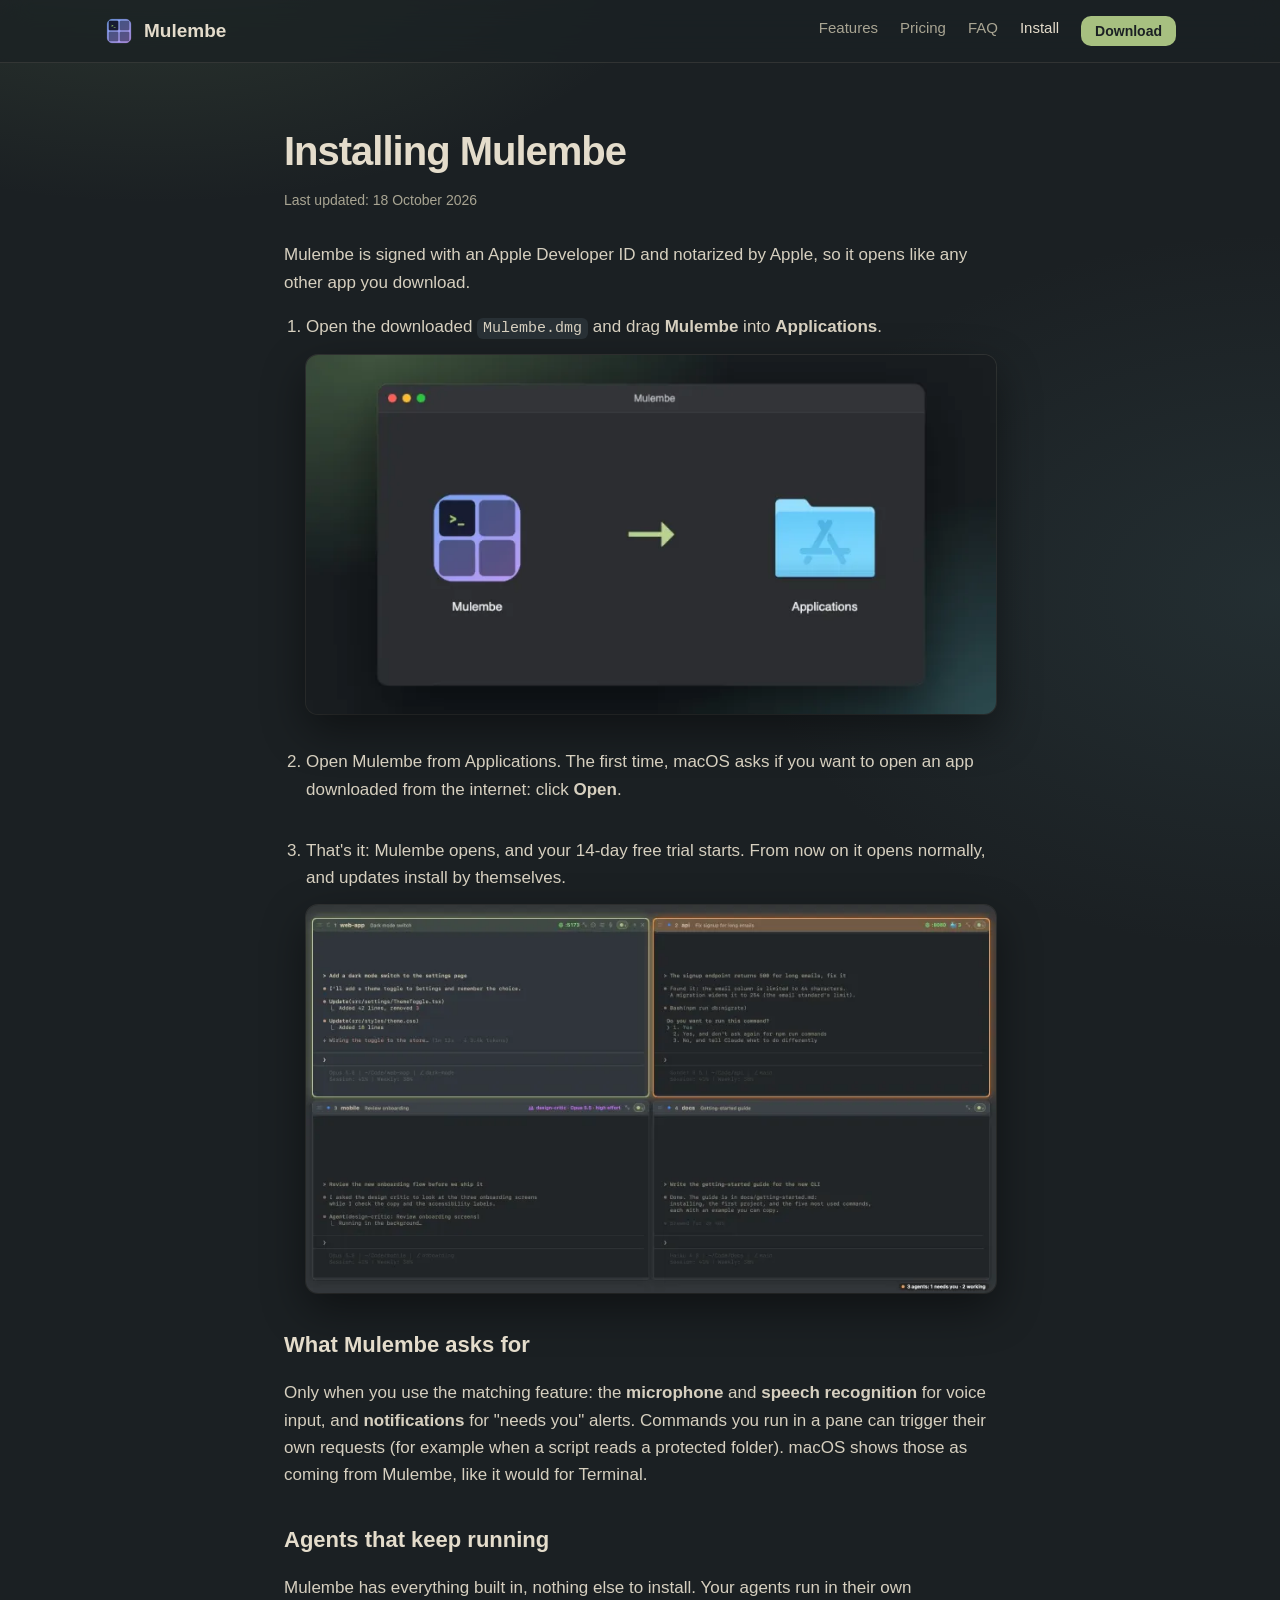
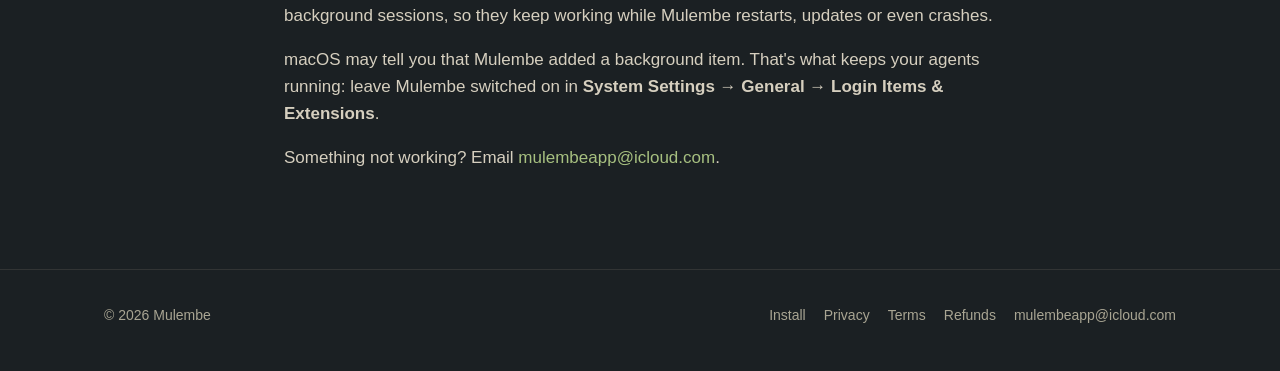
==== commit fe6ae67c: "SEO pass: descriptions for every page, Organization schema as publisher, a small header icon and a p" ====
--- a/install.html
+++ b/install.html
@@ -3,13 +3,14 @@
 <head>
   <meta charset="utf-8">
   <meta name="viewport" content="width=device-width, initial-scale=1">
+  <meta name="description" content="How to install Mulembe on your Mac: open the DMG, drag it into Applications and start your 14-day free trial. Signed and notarized by Apple.">
   <title>Installing Mulembe · Mulembe</title>
   <link rel="canonical" href="https://mulembe-app.github.io/install.html">
   <link rel="icon" href="assets/favicon.png">
   <meta property="og:type" content="website">
   <meta property="og:site_name" content="Mulembe">
   <meta property="og:title" content="Installing Mulembe">
-  <meta property="og:description" content="A calm, native Mac terminal for Claude Code and Codex. 14 days free, then $19 once.">
+  <meta property="og:description" content="How to install Mulembe on your Mac: open the DMG, drag it into Applications and start your 14-day free trial. Signed and notarized by Apple.">
   <meta property="og:url" content="https://mulembe-app.github.io/install.html">
   <meta property="og:image" content="https://mulembe-app.github.io/assets/og-preview.jpg">
   <meta property="og:image:secure_url" content="https://mulembe-app.github.io/assets/og-preview.jpg">
@@ -26,7 +27,7 @@
 <body>
 <header class="top">
   <div class="wrap">
-    <a class="brand" href="./"><img src="assets/icon.png" alt="">Mulembe</a>
+    <a class="brand" href="./"><img src="assets/icon-88.png" width="30" height="30" alt="">Mulembe</a>
     <nav class="links">
       <a href="./#features">Features</a>
       <a href="./#pricing">Pricing</a>
--- a/style.css
+++ b/style.css
@@ -1,4 +1,4 @@
-/* Mulembe website: Soft Focus colors (the app's calm grey-green theme). */
+/* Mulembe website: Soft Focus colors (the app's calm grey-green theme). Why, then how, then what. Nothing moves on its own. */
 :root {
   --bg: #1b2023;
   --bg-raised: #232a2e;
@@ -54,9 +54,9 @@
   font-weight: 600; font-size: 16px; line-height: 1;
   background: var(--accent); color: #1b2023;
   border: 0; cursor: pointer;
-  transition: transform .12s ease, background .12s ease;
-}
-.button:hover { background: var(--accent-strong); text-decoration: none; transform: translateY(-1px); }
+  transition: background .15s ease;
+}
+.button:hover { background: var(--accent-strong); text-decoration: none; }
 .button.ghost { background: transparent; color: var(--text); box-shadow: inset 0 0 0 1px var(--line); }
 .button.ghost:hover { background: rgba(255, 255, 255, 0.04); }
 .button.small { padding: 8px 14px; font-size: 14px; border-radius: 10px; }
@@ -65,8 +65,7 @@
 /* Hero */
 .hero { text-align: center; padding: 84px 0 40px; }
 .hero h1 { font-size: clamp(38px, 6vw, 64px); line-height: 1.08; letter-spacing: -1.5px; margin: 0 auto 18px; max-width: 900px; }
-.hero p.lead { font-size: clamp(18px, 2.2vw, 22px); color: var(--muted); max-width: 720px; margin: 0 auto 14px; }
-.hero p.tagline { font-size: clamp(17px, 2vw, 20px); font-weight: 600; color: var(--accent); margin: 0 auto 30px; }
+.hero p.lead { font-size: clamp(18px, 2.2vw, 22px); color: var(--muted); max-width: 720px; margin: 0 auto 30px; }
 .hero .actions { display: flex; gap: 12px; justify-content: center; flex-wrap: wrap; }
 .hero .meta { margin-top: 16px; font-size: 14px; color: var(--muted); }
 .shot {
@@ -76,7 +75,7 @@
 
 /* Sections */
 section { padding: 72px 0; }
-section h2 { font-size: clamp(28px, 4vw, 40px); letter-spacing: -0.8px; margin: 0 0 12px; text-align: center; }
+section h2 { font-size: clamp(28px, 4vw, 40px); line-height: 1.15; letter-spacing: -0.8px; margin: 0 0 14px; text-align: center; text-wrap: balance; }
 section p.intro { color: var(--muted); text-align: center; max-width: 680px; margin: 0 auto 40px; }
 
 .grid { display: grid; grid-template-columns: repeat(auto-fill, minmax(300px, 1fr)); gap: 18px; }
@@ -152,8 +151,8 @@
 @media (max-width: 860px) { .pair { grid-template-columns: 1fr; } }
 
 /* Feature boxes that have their own section further down: the whole box is a link. */
-a.card.link { display: flex; flex-direction: column; color: inherit; text-decoration: none; transition: transform .15s ease, box-shadow .15s ease; }
-a.card.link:hover { transform: translateY(-2px); box-shadow: 0 0 0 1px rgba(167, 192, 128, 0.45), 0 14px 34px rgba(0, 0, 0, 0.3); }
+a.card.link { display: flex; flex-direction: column; color: inherit; text-decoration: none; transition: box-shadow .15s ease; }
+a.card.link:hover { box-shadow: 0 0 0 1px rgba(167, 192, 128, 0.45), 0 14px 34px rgba(0, 0, 0, 0.3); }
 a.card.link .more { display: inline-block; margin-top: auto; padding-top: 12px; font-size: 14px; font-weight: 600; color: var(--accent); }
 section { scroll-margin-top: 70px; }
 #phone { scroll-margin-top: 80px; }
@@ -256,3 +255,66 @@
   details.menu { display: block; }
   header.top .wrap { gap: 12px; }
 }
+
+/* How it works: three short steps under the benefits */
+.how { max-width: 640px; margin: 64px auto 0; }
+.how h3 { margin: 0 0 18px; font-size: 18px; text-align: center; }
+.how ol { list-style: none; counter-reset: step; padding: 0; margin: 0; display: grid; gap: 14px; }
+.how li { counter-increment: step; position: relative; padding-left: 36px; color: var(--muted); }
+.how li::before { content: counter(step); position: absolute; left: 0; top: -2px; font-size: 20px; font-weight: 600; color: var(--accent); font-variant-numeric: tabular-nums; }
+.how li b { color: var(--text); font-weight: 600; }
+
+/* Why I made Mulembe: a short letter, signed */
+.letter { width: min(100% - 48px, 34rem); margin: 0 auto; display: grid; gap: 20px; }
+.letter img { width: 44px; height: 44px; }
+.letter h2 { text-align: left; margin: 0 0 4px; }
+.letter p { margin: 0; color: #d6cfbf; }
+.letter mark { background: var(--accent); color: var(--bg); padding: 0 0.15em; border-radius: 3px; }
+.letter .sign { font-style: italic; font-size: 22px; margin-top: 10px; line-height: 1.3; color: var(--text); }
+.letter .sign > a { color: var(--text); }
+.letter .sign small { display: block; font-style: normal; font-size: 14px; margin-top: 4px; }
+.letter .sign small a { color: var(--muted); }
+
+/* One price: two plans of equal weight */
+.plans { display: grid; grid-template-columns: 1fr 1fr; gap: 18px; max-width: 820px; margin: 0 auto; }
+.plan { display: flex; flex-direction: column; align-items: flex-start; background: var(--card); border-radius: 22px; padding: 32px; box-shadow: 0 0 0 1px var(--line); }
+.plan h3 { margin: 0; font-size: 18px; color: var(--muted); font-weight: 600; }
+.plan .amount { font-size: 64px; font-weight: 700; letter-spacing: -2px; line-height: 1; margin: 14px 0 18px; font-variant-numeric: tabular-nums; }
+.plan .amount small { font-size: 20px; font-weight: 600; color: var(--muted); letter-spacing: 0; }
+.plan .for { margin: 0 0 10px; font-size: 18px; }
+.plan .inc { margin: 0 0 26px; color: var(--muted); font-size: 15.5px; }
+.plan .button { margin-top: auto; }
+#pricing .note { text-align: center; color: var(--muted); font-size: 14px; margin: 18px 0 0; }
+@media (max-width: 760px) { .plans { grid-template-columns: 1fr; } }
+
+/* Questions: two columns of cards that open */
+.faq-head { display: flex; flex-wrap: wrap; align-items: baseline; justify-content: space-between; gap: 8px 32px; margin-bottom: 28px; }
+.faq-head h2 { margin: 0; text-align: left; }
+.faq-head p { margin: 0; color: var(--muted); }
+.qa-list { display: grid; grid-template-columns: 1fr 1fr; gap: 10px; align-items: start; }
+.qa-col { display: grid; gap: 10px; }
+.qa { background: var(--card); border-radius: 12px; box-shadow: 0 0 0 1px var(--line); }
+.qa summary { display: flex; align-items: center; justify-content: space-between; gap: 16px; min-height: 58px; padding: 14px 20px; list-style: none; cursor: pointer; font-weight: 600; line-height: 1.35; border-radius: 12px; transition: background .15s ease; }
+.qa summary::-webkit-details-marker { display: none; }
+.qa summary:hover { background: rgba(255, 255, 255, 0.025); }
+.qa summary:focus-visible { outline: 2px solid var(--accent); outline-offset: -2px; }
+.qa i { position: relative; flex: none; width: 14px; height: 14px; color: var(--accent); }
+.qa i::before, .qa i::after { content: ""; position: absolute; left: 0; top: 6px; width: 14px; height: 2px; border-radius: 1px; background: currentColor; transition: transform .2s ease; }
+.qa i::after { transform: rotate(90deg); }
+.qa[open] i::after { transform: rotate(0deg); }
+.qa p { margin: 0; padding: 0 20px 18px; color: var(--muted); font-size: 15.5px; }
+@media (max-width: 760px) { .qa-list { grid-template-columns: 1fr; } }
+
+/* The close: one line and the way in */
+.close { text-align: center; padding-bottom: 96px; }
+.close .actions { display: flex; gap: 12px; justify-content: center; flex-wrap: wrap; margin-top: 26px; }
+.close .meta { margin-top: 16px; font-size: 14px; color: var(--muted); }
+
+@media (prefers-reduced-motion: reduce) { html { scroll-behavior: auto; } * { transition: none !important; } }
+
+/* Do more at once: the four reasons beside the 1920 simul */
+.simul { align-items: start; }
+.photo { margin: 6px 0 0; }
+.photo img { border-radius: 14px; filter: grayscale(1); box-shadow: 0 0 0 1px var(--line); }
+.photo figcaption { margin-top: 12px; font-size: 14px; color: var(--muted); }
+footer.bottom .credits { flex-basis: 100%; margin: 6px 0 0; font-size: 13px; }
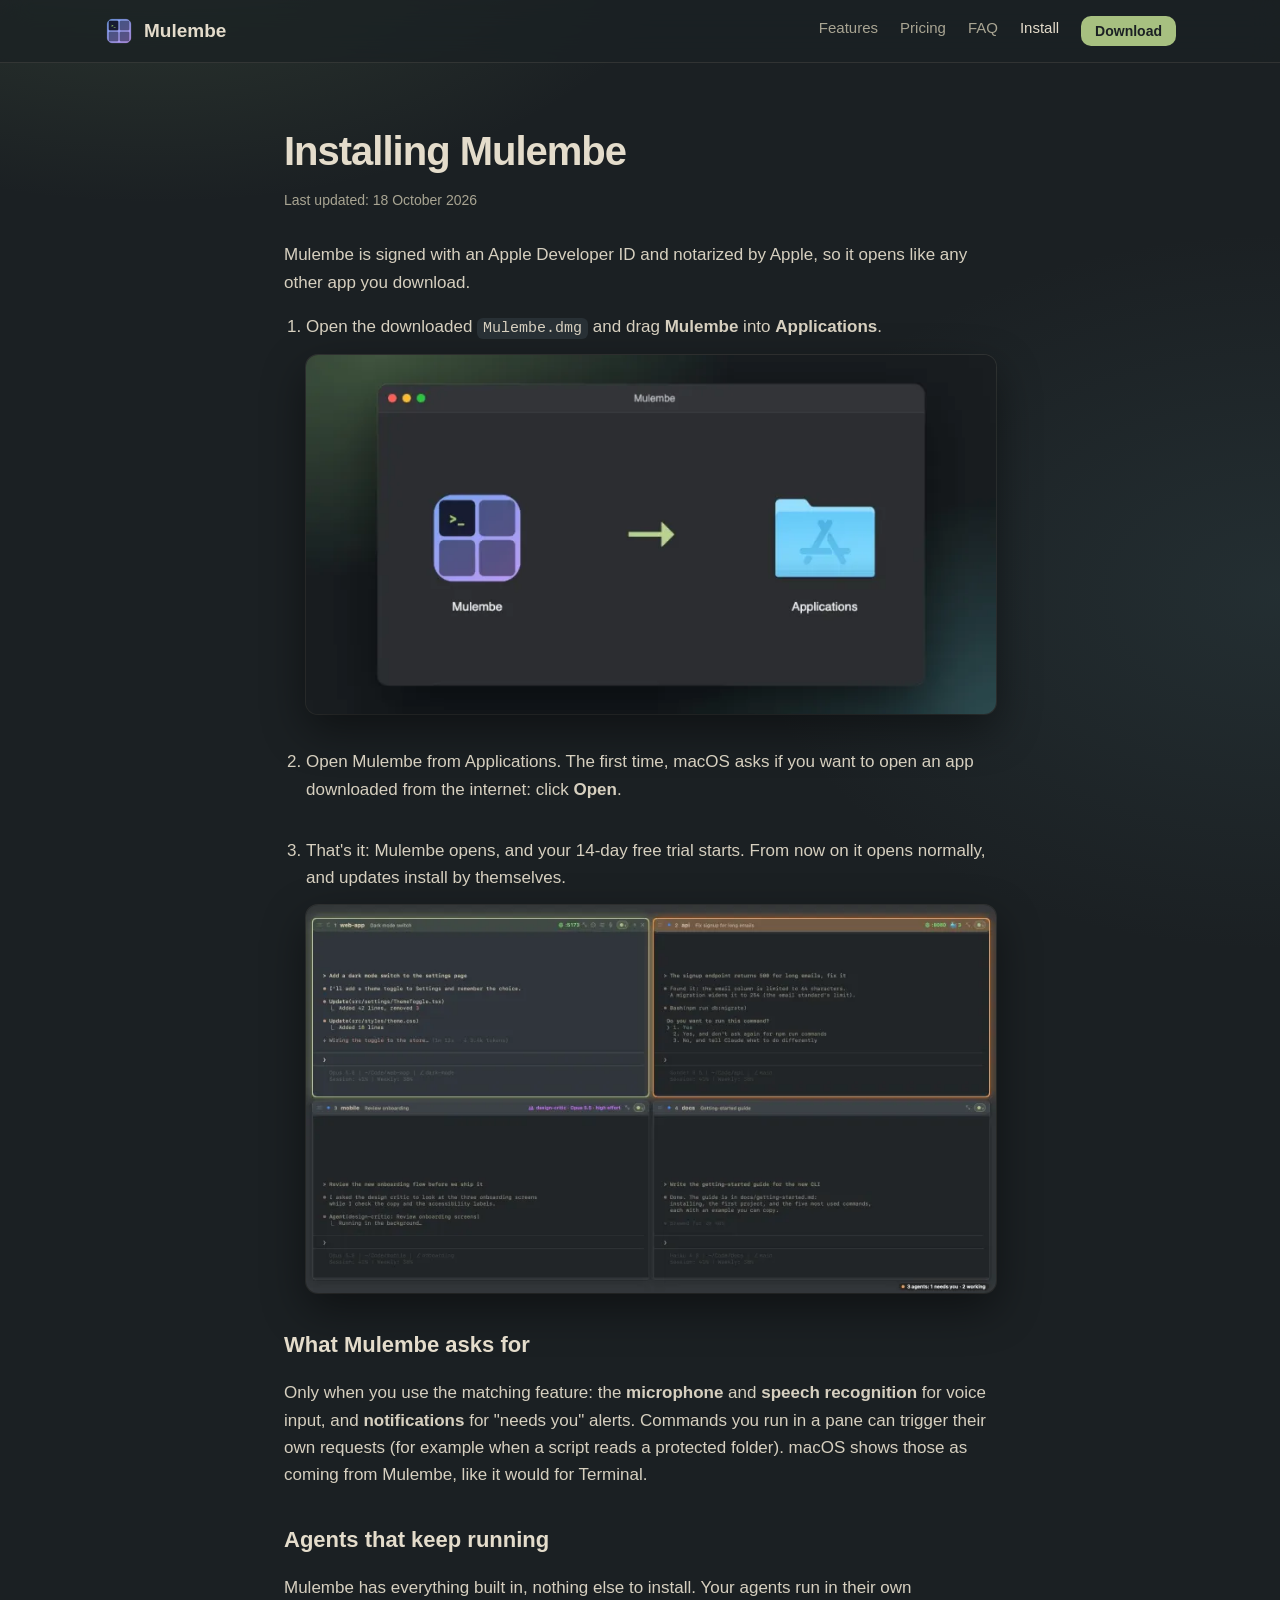
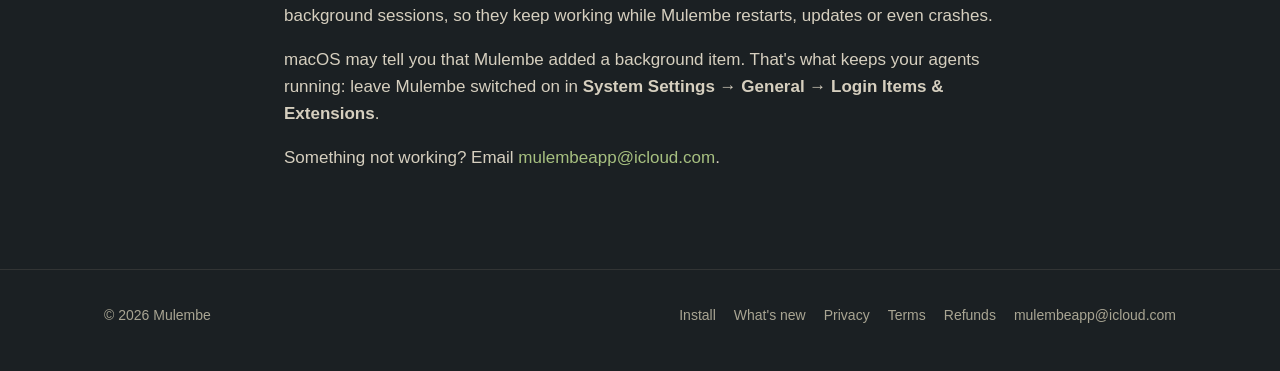
==== commit a4c73e35: "What's new: every release, newest first, linked from the version line and the footer" ====
--- a/install.html
+++ b/install.html
@@ -12,16 +12,16 @@
   <meta property="og:title" content="Installing Mulembe">
   <meta property="og:description" content="How to install Mulembe on your Mac: open the DMG, drag it into Applications and start your 14-day free trial. Signed and notarized by Apple.">
   <meta property="og:url" content="https://mulembe-app.github.io/install.html">
-  <meta property="og:image" content="https://mulembe-app.github.io/assets/og-preview.jpg">
-  <meta property="og:image:secure_url" content="https://mulembe-app.github.io/assets/og-preview.jpg">
+  <meta property="og:image" content="https://mulembe-app.github.io/assets/og-preview.jpg?v=2">
+  <meta property="og:image:secure_url" content="https://mulembe-app.github.io/assets/og-preview.jpg?v=2">
   <meta property="og:image:type" content="image/jpeg">
   <meta property="og:image:width" content="1200">
   <meta property="og:image:height" content="630">
   <meta property="og:image:alt" content="Mulembe: all your AI agents, side by side. A calm, native Mac terminal for Claude Code and Codex.">
   <meta name="twitter:card" content="summary_large_image">
   <meta name="twitter:title" content="Installing Mulembe">
-  <meta name="twitter:description" content="A calm, native Mac terminal for Claude Code and Codex. 14 days free, then $19 once.">
-  <meta name="twitter:image" content="https://mulembe-app.github.io/assets/og-preview.jpg">
+  <meta name="twitter:description" content="A calm, native Mac terminal for Claude Code and Codex. 14 days free, then from $2.99 a month.">
+  <meta name="twitter:image" content="https://mulembe-app.github.io/assets/og-preview.jpg?v=2">
   <link rel="stylesheet" href="style.css">
 </head>
 <body>
@@ -76,6 +76,7 @@
     <span>© 2026 Mulembe</span>
     <span class="spacer"></span>
     <a href="install.html">Install</a>
+    <a href="changelog.html">What's new</a>
     <a href="privacy.html">Privacy</a>
     <a href="terms.html">Terms</a>
     <a href="refunds.html">Refunds</a>
--- a/style.css
+++ b/style.css
@@ -285,6 +285,16 @@
 .plan .inc { margin: 0 0 26px; color: var(--muted); font-size: 15.5px; }
 .plan .button { margin-top: auto; }
 #pricing .note { text-align: center; color: var(--muted); font-size: 14px; margin: 18px 0 0; }
+.plans.three { grid-template-columns: repeat(3, 1fr); max-width: 1080px; }
+.plans.three .plan .amount small { display: block; margin-top: 10px; line-height: 1.3; }
+.plan .amount.words { letter-spacing: -1px; }
+.plans.three .plan .amount.words { font-size: 44px; line-height: 64px; }
+.plans.three .plan .button { white-space: nowrap; }
+.plan .tiers { list-style: none; padding: 0; margin: 14px 0 18px; width: 100%; }
+.plan .tiers li { display: flex; justify-content: space-between; align-items: baseline; padding: 9px 0; border-bottom: 1px solid var(--line); font-size: 16px; color: var(--muted); }
+.plan .tiers li:first-child { padding-top: 0; }
+.plan .tiers b { font-size: 30px; font-weight: 700; letter-spacing: -.5px; color: var(--text, inherit); font-variant-numeric: tabular-nums; }
+@media (max-width: 980px) { .plans.three { grid-template-columns: 1fr; max-width: 520px; } }
 @media (max-width: 760px) { .plans { grid-template-columns: 1fr; } }
 
 /* Questions: two columns of cards that open */
@@ -318,3 +328,16 @@
 .photo img { border-radius: 14px; filter: grayscale(1); box-shadow: 0 0 0 1px var(--line); }
 .photo figcaption { margin-top: 12px; font-size: 14px; color: var(--muted); }
 footer.bottom .credits { flex-basis: 100%; margin: 6px 0 0; font-size: 13px; }
+
+/* The page after buying (thanks.html) */
+.thanks .eyebrow { margin: 0 0 10px; font-size: 13px; letter-spacing: .32em; text-transform: uppercase; color: var(--accent); font-weight: 600; }
+.thanks h1 { margin-top: 0; }
+.thanks .lead { font-size: 20px; color: var(--muted); margin: 0 0 34px; }
+
+/* What's new (changelog.html, made by scripts/make-changelog.py) */
+.changelog .lead { font-size: 19px; color: var(--muted); margin: 0 0 40px; }
+.changelog .release { padding: 28px 0 8px; border-top: 1px solid var(--line); }
+.changelog .release h2 { margin: 0 0 4px; }
+.changelog .release time { display: block; color: var(--muted); font-size: 15px; margin-bottom: 14px; }
+.changelog .release ul { margin: 0; padding-left: 20px; }
+.changelog .release li { margin: 0 0 8px; }
